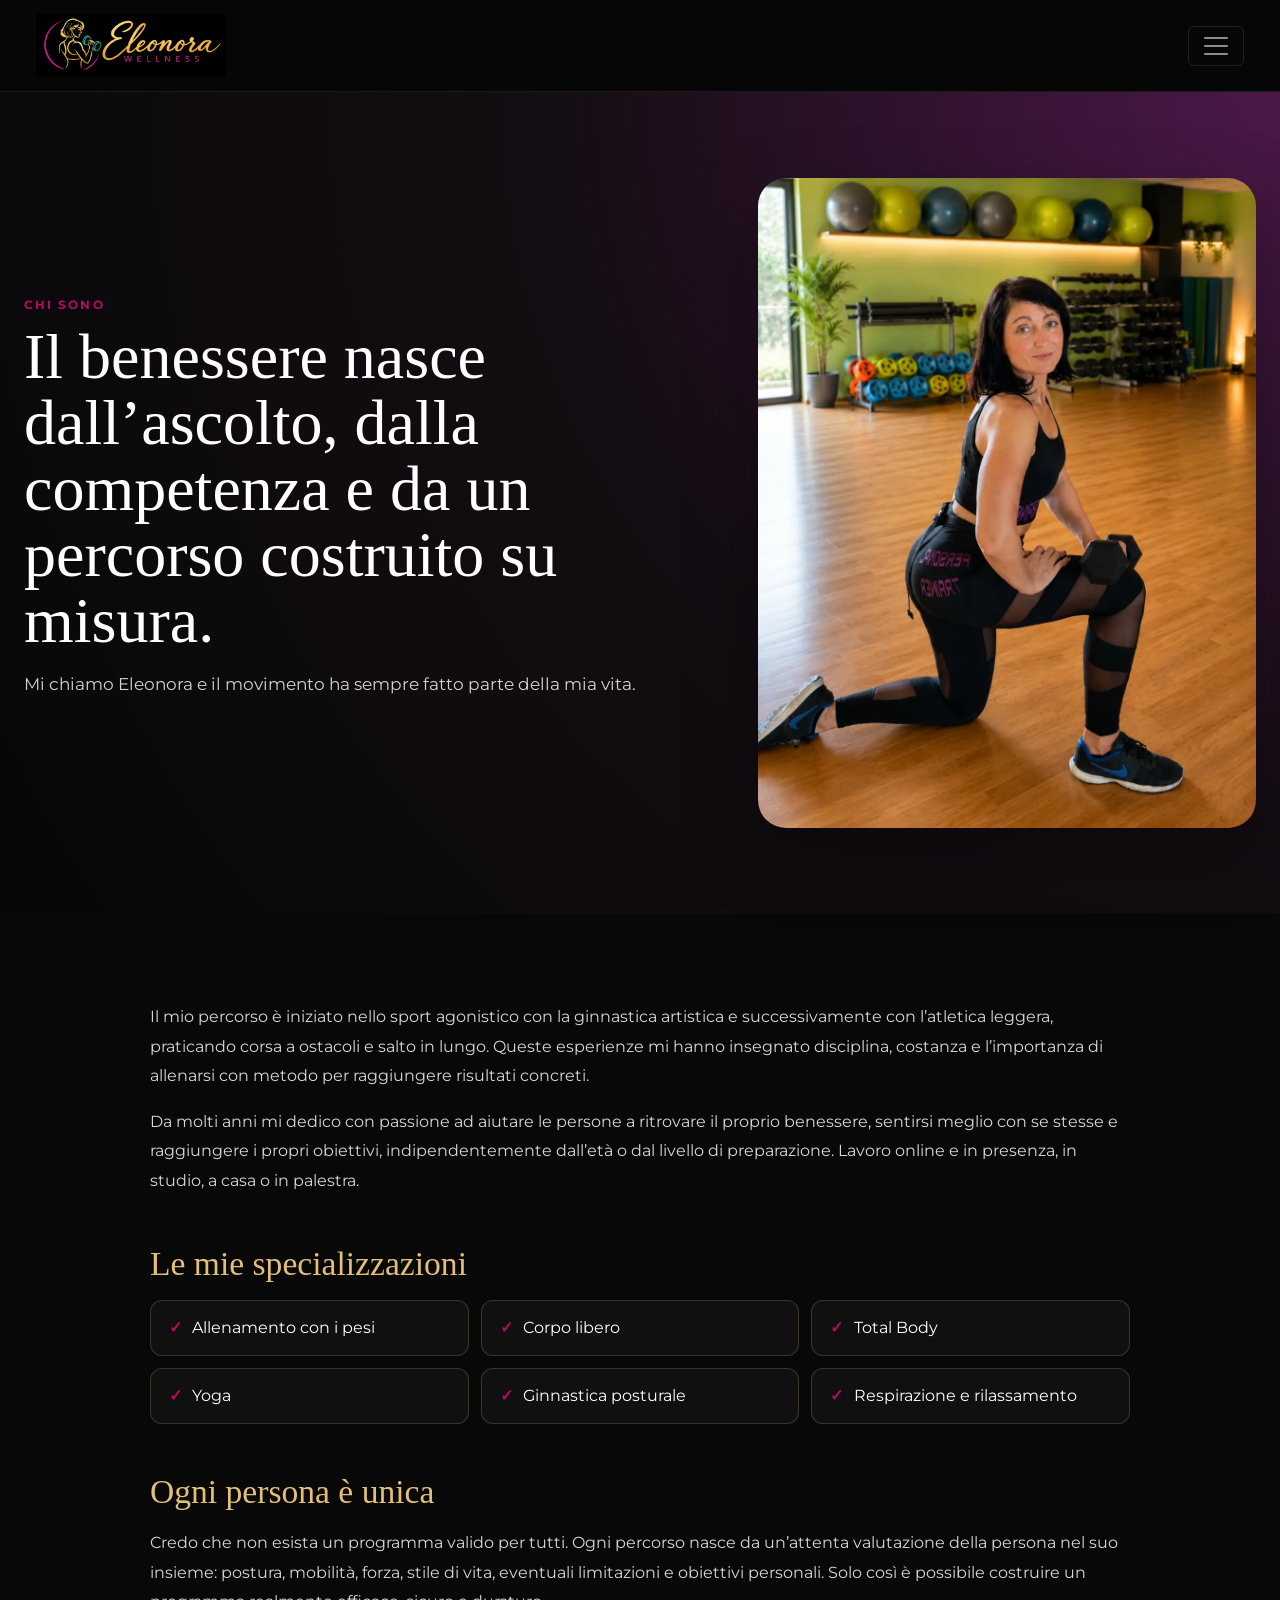
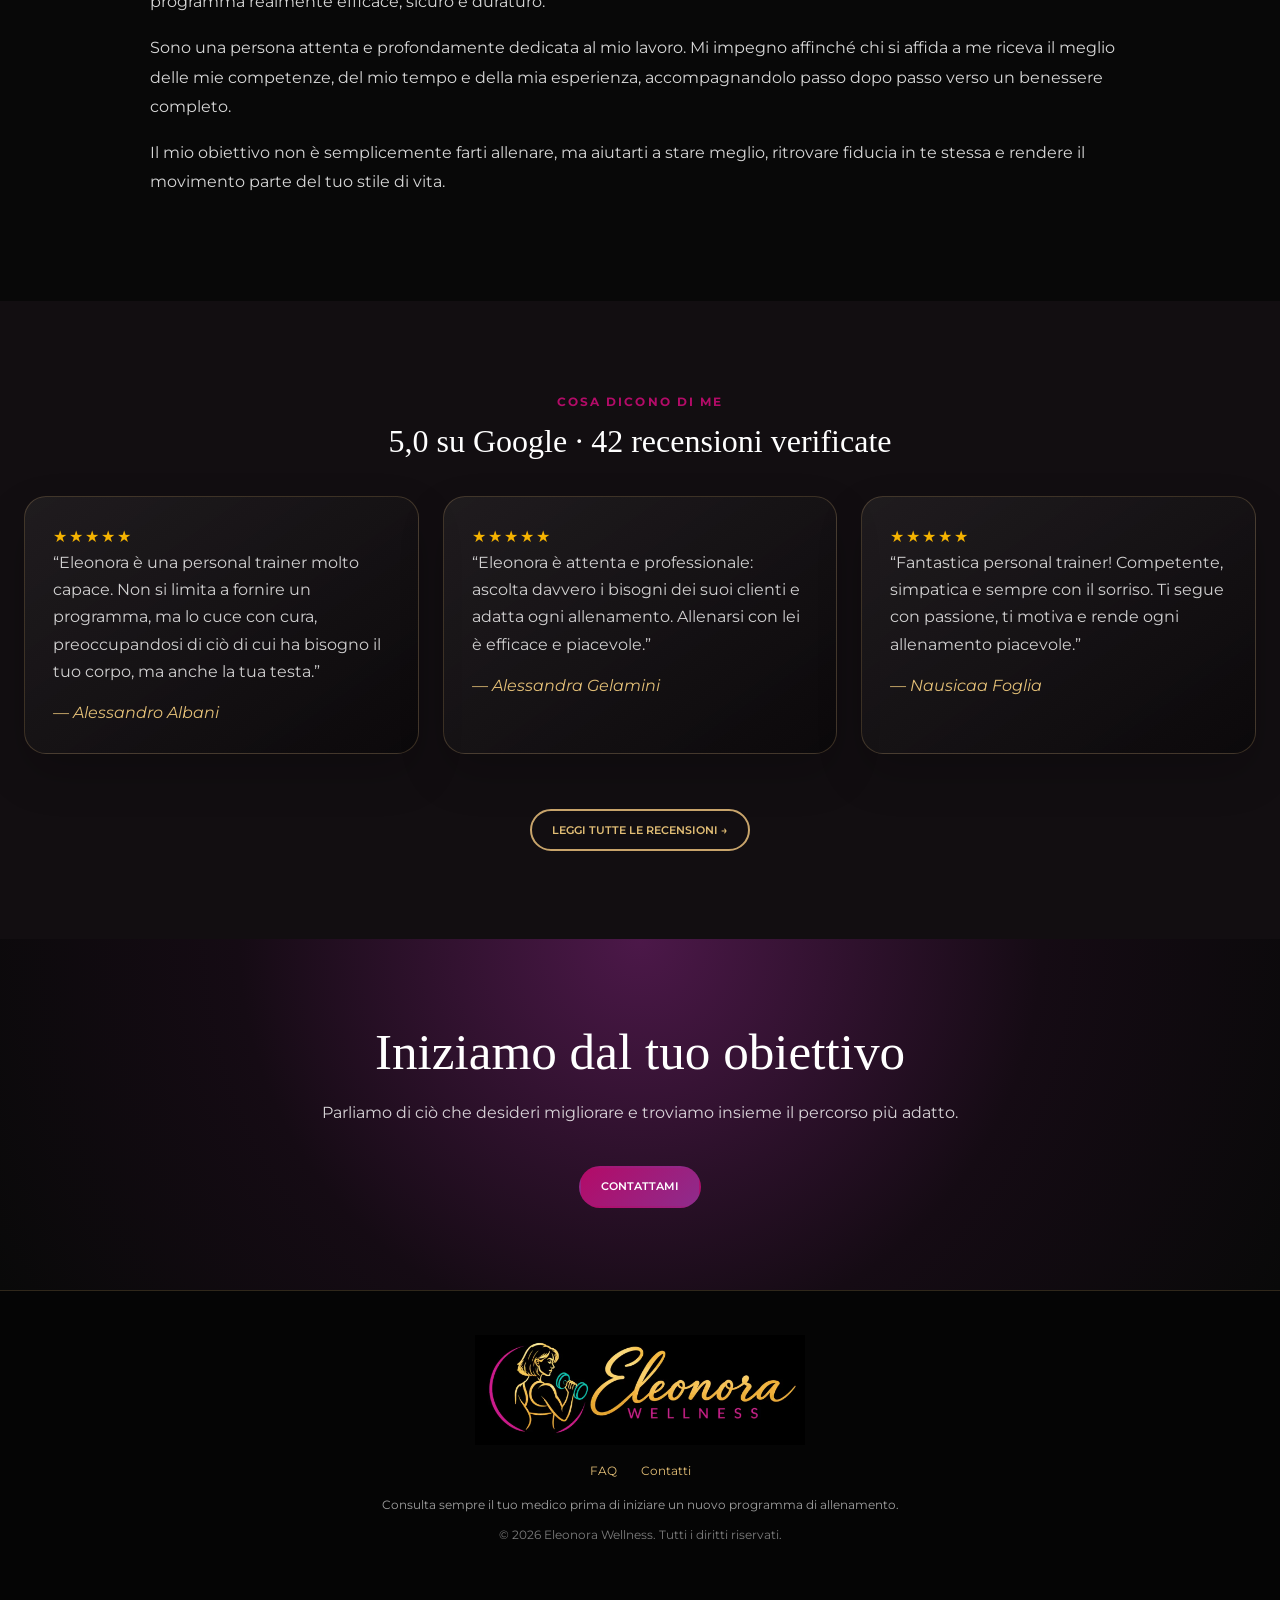
==== EleonoraWellness/chi-sono.html @ 099df035 "Rinnova sito Eleonora Wellness" ====
<!DOCTYPE html><html lang="it"><head><meta charset="UTF-8"><meta name="viewport" content="width=device-width,initial-scale=1"><title>Chi sono | Eleonora Wellness</title><meta name="description" content="Conosci Eleonora, Personal Trainer e Wellness Coach: esperienza, metodo e percorsi personalizzati online e in presenza."><link rel="canonical" href="https://www.eleonorawellness.it/chi-sono.html"><script>(function(w,d,s,l,i){w[l]=w[l]||[];w[l].push({'gtm.start':new Date().getTime(),event:'gtm.js'});var f=d.getElementsByTagName(s)[0],j=d.createElement(s),dl=l!='dataLayer'?'&l='+l:'';j.async=true;j.src='https://www.googletagmanager.com/gtm.js?id='+i+dl;f.parentNode.insertBefore(j,f);})(window,document,'script','dataLayer','GTM-T9KH394H');</script><link href="https://cdn.jsdelivr.net/npm/bootstrap@5.3.7/dist/css/bootstrap.min.css" rel="stylesheet"><link href="https://fonts.googleapis.com/css2?family=Allura&family=Montserrat:wght@300;400;500;600;700&display=swap" rel="stylesheet"><link rel="stylesheet" href="assets/css/style.css"></head><body data-page="chi-sono"><noscript><iframe src="https://www.googletagmanager.com/ns.html?id=GTM-T9KH394H" height="0" width="0" style="display:none;visibility:hidden"></iframe></noscript><div data-site-header></div><main class="inner-page page-with-header">
<section class="inner-hero"><div class="section-container inner-hero-grid"><div><span class="eyebrow">Chi sono</span><h1>Il benessere nasce dall’ascolto, dalla competenza e da un percorso costruito su misura.</h1><p class="lead-copy">Mi chiamo Eleonora e il movimento ha sempre fatto parte della mia vita.</p></div><img src="assets/images/chi-sono-eleonora.webp" alt="Eleonora, Personal Trainer e Wellness Coach" width="1050" height="1400"></div></section>
<section class="content-section"><div class="section-container story-copy"><p>Il mio percorso è iniziato nello sport agonistico con la ginnastica artistica e successivamente con l’atletica leggera, praticando corsa a ostacoli e salto in lungo. Queste esperienze mi hanno insegnato disciplina, costanza e l’importanza di allenarsi con metodo per raggiungere risultati concreti.</p><p>Da molti anni mi dedico con passione ad aiutare le persone a ritrovare il proprio benessere, sentirsi meglio con se stesse e raggiungere i propri obiettivi, indipendentemente dall’età o dal livello di preparazione. Lavoro online e in presenza, in studio, a casa o in palestra.</p><h2>Le mie specializzazioni</h2><ul class="specialty-grid"><li>Allenamento con i pesi</li><li>Corpo libero</li><li>Total Body</li><li>Yoga</li><li>Ginnastica posturale</li><li>Respirazione e rilassamento</li></ul><h2>Ogni persona è unica</h2><p>Credo che non esista un programma valido per tutti. Ogni percorso nasce da un’attenta valutazione della persona nel suo insieme: postura, mobilità, forza, stile di vita, eventuali limitazioni e obiettivi personali. Solo così è possibile costruire un programma realmente efficace, sicuro e duraturo.</p><p>Sono una persona attenta e profondamente dedicata al mio lavoro. Mi impegno affinché chi si affida a me riceva il meglio delle mie competenze, del mio tempo e della mia esperienza, accompagnandolo passo dopo passo verso un benessere completo.</p><p class="lead-copy">Il mio obiettivo non è semplicemente farti allenare, ma aiutarti a stare meglio, ritrovare fiducia in te stessa e rendere il movimento parte del tuo stile di vita.</p></div></section>
<section class="reviews-section"><div class="section-container"><div class="text-center"><span class="eyebrow">Cosa dicono di me</span><h2>5,0 su Google · 42 recensioni verificate</h2></div><div class="testimonial-grid"><blockquote><div class="stars">★★★★★</div><p>“Eleonora è una personal trainer molto capace. Non si limita a fornire un programma, ma lo cuce con cura, preoccupandosi di ciò di cui ha bisogno il tuo corpo, ma anche la tua testa.”</p><cite>— Alessandro Albani</cite></blockquote><blockquote><div class="stars">★★★★★</div><p>“Eleonora è attenta e professionale: ascolta davvero i bisogni dei suoi clienti e adatta ogni allenamento. Allenarsi con lei è efficace e piacevole.”</p><cite>— Alessandra Gelamini</cite></blockquote><blockquote><div class="stars">★★★★★</div><p>“Fantastica personal trainer! Competente, simpatica e sempre con il sorriso. Ti segue con passione, ti motiva e rende ogni allenamento piacevole.”</p><cite>— Nausicaa Foglia</cite></blockquote></div><div class="text-center"><a class="btn btn-card-outline" target="_blank" rel="noopener" href="https://maps.app.goo.gl/sXKbxazbgANV4qG49">Leggi tutte le recensioni →</a></div></div></section>
<section class="contact-cta"><div class="section-container text-center"><h2>Iniziamo dal tuo obiettivo</h2><p>Parliamo di ciò che desideri migliorare e troviamo insieme il percorso più adatto.</p><a class="btn btn-section" href="contatti.html">Contattami</a></div></section></main><div data-site-footer></div><script src="https://cdn.jsdelivr.net/npm/bootstrap@5.3.7/dist/js/bootstrap.bundle.min.js"></script><script src="assets/js/components.js"></script><script src="assets/js/main.js"></script></body></html>
---- EleonoraWellness/assets/css/style.css ----
/* ELEONORA WELLNESS */
:root{--purple:#8e2c8c;--purple-dark:#651f64;--magenta:#b30b68;--gold:#c8a46b;--gold-light:#e2be76;--cream:#f6f0ea;--white:#fff;--black:#080808;--ink:#252025;--font-signature:"Allura",cursive;--font-main:"Montserrat",sans-serif;--header-height:76px}
*{box-sizing:border-box}html{scroll-behavior:smooth}body{margin:0;overflow-x:hidden;font-family:var(--font-main);color:var(--white);background:var(--black)}img{display:block;max-width:100%;height:auto}a{text-decoration:none}.page-shell,.section-container{width:min(100% - 48px,1480px);margin-inline:auto}
.site-header{position:absolute;z-index:30;inset:0 0 auto}.navbar{min-height:var(--header-height);padding:0;background:rgba(7,7,7,.76);border-bottom:1px solid rgba(255,255,255,.08);backdrop-filter:blur(10px)}.text-logo{display:flex;flex-direction:column;align-items:flex-start;padding:0;margin-right:1.7rem}.logo-name{font-family:var(--font-signature);color:var(--gold-light);font-size:2.8rem;line-height:.78}.logo-wellness{margin-left:1rem;color:var(--magenta);font-size:.68rem;font-weight:600;letter-spacing:.55em;text-transform:uppercase}.navbar-nav{gap:1.1rem}.nav-link{position:relative;padding:1.8rem .12rem 1.55rem!important;color:rgba(255,255,255,.92);font-size:.70rem;font-weight:500;text-transform:uppercase;white-space:nowrap}.nav-link:hover,.nav-link.active{color:var(--white)}.nav-link::after{content:"";position:absolute;right:0;bottom:1.15rem;left:0;height:2px;background:var(--magenta);transform:scaleX(0);transition:.25s ease}.nav-link:hover::after,.nav-link.active::after{transform:scaleX(1)}.coming-soon-badge{display:inline-flex;margin-left:.3rem;padding:.16rem .4rem;border:1px solid var(--gold);border-radius:999px;color:var(--gold-light);font-size:.46rem;line-height:1}.btn-book-navbar{margin-left:1.5rem;padding:.78rem 1.5rem;border-radius:999px;color:var(--white);background:linear-gradient(135deg,var(--magenta),var(--purple));font-size:.76rem;font-weight:600;text-transform:uppercase}.btn-book-navbar:hover{color:var(--white);transform:translateY(-2px)}
.hero-section{position:relative;min-height:clamp(500px,58vh,630px);overflow:hidden;background:#030303;isolation:isolate}.hero-shade{position:absolute;z-index:1;inset:0;background:linear-gradient(90deg,rgba(0,0,0,.96) 0%,rgba(0,0,0,.86) 28%,rgba(0,0,0,.38) 54%,rgba(0,0,0,.10) 100%)}.hero-shell{position:relative;z-index:2;display:grid;min-height:clamp(500px,58vh,630px);grid-template-columns:minmax(0,1fr) minmax(460px,1.05fr);align-items:end;padding-top:calc(var(--header-height) + 8px)}.hero-copy{z-index:3;align-self:center;padding:1rem 0 .8rem}.hero-heading{margin:0;font-family:Georgia,"Times New Roman",serif;color:var(--white);font-size:clamp(2.55rem,3.65vw,4rem);font-weight:400;line-height:.94;letter-spacing:-.035em}.hero-heading>span{display:block}.hero-dot{color:var(--magenta)}.hero-divider{display:flex;max-width:405px;align-items:center;gap:1rem;margin:.75rem 0 .65rem}.hero-divider>span:not(.lotus-symbol){height:1px;flex:1;background:var(--gold)}.lotus-symbol{color:var(--magenta);font-size:1.4rem}.hero-description{max-width:560px;margin-bottom:.8rem;color:rgba(255,255,255,.93);font-size:.92rem;line-height:1.45}.hero-buttons{display:flex;flex-wrap:wrap;gap:.7rem;margin-bottom:.9rem}.btn-hero-primary,.btn-hero-secondary,.btn-section,.btn-whatsapp,.btn-card-outline{display:inline-flex;min-height:42px;align-items:center;justify-content:center;padding:.62rem 1.25rem;border:2px solid transparent;border-radius:999px;font-size:.70rem;font-weight:600;text-transform:uppercase;transition:.25s ease}.btn-hero-primary{border-color:var(--magenta);color:var(--white);background:linear-gradient(135deg,var(--magenta),var(--purple))}.btn-hero-primary:hover{color:var(--white);transform:translateY(-2px)}.btn-hero-secondary{border-color:var(--gold);color:var(--gold-light);background:rgba(0,0,0,.18)}.btn-hero-secondary:hover{color:var(--black);background:var(--gold-light);transform:translateY(-2px)}.hero-features{display:grid;max-width:760px;grid-template-columns:repeat(3,1fr)}.hero-feature{display:flex;gap:.6rem;padding:0 .8rem;border-right:1px solid rgba(255,255,255,.25)}.hero-feature:first-child{padding-left:0}.hero-feature:last-child{border-right:0}.feature-icon{color:var(--gold);font-size:1.25rem}.lotus-icon,.heart-icon{color:var(--magenta)}.hero-feature strong{display:block;margin-bottom:.08rem;color:var(--gold-light);font-size:.65rem}.hero-feature span{display:block;color:rgba(255,255,255,.84);font-size:.58rem;line-height:1.32}.hero-visual{position:relative;align-self:end;height:100%;min-height:500px}.hero-person{position:absolute;right:-1.5%;bottom:18px;width:min(100%,840px);height:auto;max-height:calc(clamp(500px,58vh,630px) - 15px);object-fit:contain;object-position:top right}
.quick-panels{position:relative;z-index:5;margin-top:-1px;padding:0 0 22px;background:#080808}.quick-grid{display:grid;grid-template-columns:repeat(3,1fr);gap:0;border:1px solid rgba(200,164,107,.28);border-radius:18px;overflow:hidden;background:linear-gradient(145deg,#131013,#080808)}.quick-card{min-height:205px;padding:18px 22px;border-right:1px solid rgba(200,164,107,.22)}.quick-card:last-child{border-right:0}.quick-card-header{display:flex;align-items:center;justify-content:space-between;gap:1rem;margin-bottom:.55rem}.quick-card h2{margin:0;color:var(--gold-light);font-size:.9rem;font-weight:600;text-transform:uppercase}.quick-card-header span{color:var(--magenta);font-size:1.2rem}.quick-kicker{margin-bottom:.25rem;color:var(--magenta)!important;font-size:.66rem!important;font-weight:700;text-transform:uppercase}.quick-card h3{margin:0 0 .35rem;font-family:Georgia,"Times New Roman",serif;font-size:1.3rem}.quick-card p{margin-bottom:.55rem;color:rgba(255,255,255,.82);font-size:.78rem;line-height:1.42}.btn-card-outline{margin-top:.2rem;border-color:var(--gold);color:var(--gold-light);background:transparent}.btn-card-outline:hover{color:var(--black);background:var(--gold-light)}.google-rating{display:flex;align-items:center;gap:11px;margin-bottom:.45rem}.google-g{color:#4285f4;font-size:2.2rem;font-weight:700}.stars{color:#f5b301;letter-spacing:2px}
.section{padding:88px 0}.section-light{color:var(--ink);background:var(--cream)}.eyebrow{display:inline-block;margin-bottom:.65rem;color:var(--magenta);font-size:.72rem;font-weight:700;letter-spacing:.18em;text-transform:uppercase}.section h2,.contact-cta h2{margin:0 0 1rem;font-family:Georgia,"Times New Roman",serif;font-size:clamp(2.3rem,4vw,4rem);font-weight:400}.lead-copy{font-size:1.05rem;line-height:1.7}.about-photo{min-height:520px;border-radius:28px;background-image:linear-gradient(180deg,transparent 60%,rgba(0,0,0,.35)),url("../images/hero-eleonora.webp");background-position:72% center;background-size:cover;box-shadow:0 25px 70px rgba(0,0,0,.25)}.about-points{display:grid;grid-template-columns:repeat(3,1fr);gap:1rem;margin:2rem 0 1rem}.about-points div{padding:1.1rem;border-left:2px solid var(--magenta);background:rgba(142,44,140,.06)}.about-points strong,.about-points span{display:block}.about-points strong{color:var(--purple-dark)}.about-points span{margin-top:.25rem;color:rgba(37,32,37,.7);font-size:.82rem}.btn-section{margin-top:1rem;color:var(--white);background:linear-gradient(135deg,var(--magenta),var(--purple))}.btn-section:hover{color:var(--white);transform:translateY(-2px)}.contact-cta{padding:82px 0;background:radial-gradient(circle at top,#4c1849 0%,#150b14 55%,#090909 100%)}.contact-cta p{max-width:680px;margin:0 auto 1.5rem;color:rgba(255,255,255,.82)}.cta-buttons{display:flex;flex-wrap:wrap;justify-content:center;gap:1rem}.btn-whatsapp{border-color:#25d366;color:#fff;background:#25d366}.btn-whatsapp:hover{color:#fff;transform:translateY(-2px)}.site-footer{padding:44px 0;text-align:center;background:#050505}.footer-inner{display:flex;flex-direction:column;align-items:center}.footer-logo{margin:0 0 1.5rem}.footer-small{color:rgba(255,255,255,.48);font-size:.75rem}
@media(max-width:1199.98px){.navbar-nav{gap:.65rem}.nav-link{font-size:.64rem}.hero-shell{grid-template-columns:minmax(0,1fr) minmax(380px,.85fr)}.hero-person{width:760px;right:-7%}}
@media(max-width:991.98px){:root{--header-height:78px}.page-shell,.section-container{width:min(100% - 30px,720px)}.navbar{background:rgba(8,8,8,.96)}.navbar-collapse{padding-bottom:1.3rem}.navbar-nav{gap:0}.nav-link{padding:.75rem 0!important}.nav-link::after{display:none}.btn-book-navbar{width:100%;margin:.75rem 0 0}.hero-section{min-height:auto}.hero-shell{min-height:930px;grid-template-columns:1fr;align-items:start;padding-top:calc(var(--header-height) + 24px)}.hero-copy{z-index:3;padding-top:2rem}.hero-visual{position:absolute;inset:0;min-height:930px}.hero-person{right:-12%;bottom:0;width:920px;max-height:900px;opacity:.92}.hero-shade{background:linear-gradient(90deg,rgba(0,0,0,.94) 0%,rgba(0,0,0,.78) 57%,rgba(0,0,0,.28) 100%)}.quick-grid{grid-template-columns:1fr}.quick-card{border-right:0;border-bottom:1px solid rgba(200,164,107,.22)}.quick-card:last-child{border-bottom:0}}
@media(max-width:767.98px){.hero-shell{min-height:1030px}.hero-copy{padding-top:390px;text-align:center}.hero-divider,.hero-description{margin-right:auto;margin-left:auto}.hero-buttons{justify-content:center}.hero-features{grid-template-columns:1fr;gap:1rem;text-align:left}.hero-feature{padding:0;border-right:0}.hero-visual{min-height:1030px}.hero-person{top:60px;right:-23%;bottom:auto;width:900px;max-height:520px;object-position:top right}.hero-shade{background:linear-gradient(180deg,rgba(0,0,0,.18) 0%,rgba(0,0,0,.18) 36%,rgba(0,0,0,.78) 54%,rgba(0,0,0,.98) 100%)}.about-points{grid-template-columns:1fr}.section{padding:68px 0}}
@media(max-width:575.98px){.page-shell,.section-container{width:min(100% - 24px,540px)}.logo-name{font-size:2.35rem}.hero-heading{font-size:clamp(2.35rem,11.5vw,3.35rem)}.hero-buttons{flex-direction:column}.btn-hero-primary,.btn-hero-secondary{width:100%}.hero-person{right:-40%;width:860px}.quick-card{padding:24px}.about-photo{min-height:420px}.cta-buttons{flex-direction:column}.cta-buttons .btn{width:100%}}
/* pagine interne */
.coming-page,.inner-page{min-height:100vh;color:var(--white);background:radial-gradient(circle at top right,#4c1849 0%,#140d13 45%,#070707 100%)}.coming-page{display:grid;place-items:center;padding:40px 20px}.coming-box{max-width:760px;padding:48px;text-align:center;border:1px solid rgba(200,164,107,.35);border-radius:28px;background:rgba(0,0,0,.45)}.coming-logo{display:inline-flex;margin:0 auto 2rem}.coming-box h1,.inner-page h1{margin:0 0 1rem;font-family:Georgia,"Times New Roman",serif;font-size:clamp(2.8rem,6vw,5rem);font-weight:400}.coming-box p,.inner-page p{color:rgba(255,255,255,.82);line-height:1.7}.event-info-box{max-width:760px;margin-top:2rem;padding:32px;border:1px solid rgba(200,164,107,.35);border-radius:24px;background:rgba(0,0,0,.35)}.contact-form{display:grid;max-width:760px;gap:1rem;margin-top:2rem}.contact-form label{display:grid;gap:.45rem;color:var(--gold-light);font-size:.85rem;font-weight:600}.contact-form input,.contact-form textarea{width:100%;padding:.9rem 1rem;border:1px solid rgba(200,164,107,.35);border-radius:14px;color:var(--white);background:rgba(255,255,255,.06);outline:none}.contact-form input:focus,.contact-form textarea:focus{border-color:var(--magenta)}

/* Home refinements: fixed navigation, complete logo, event poster and reviews */
.site-header{position:fixed;background:#070707}.navbar{background:rgba(7,7,7,.94);backdrop-filter:blur(12px)}
.brand-logo{display:flex;width:225px;height:76px;align-items:center;justify-content:flex-start;margin-right:1.25rem;padding:0;overflow:visible}
.brand-logo img{width:225px;height:76px;max-width:100%;object-fit:contain;object-position:left center;transform:none}
.hero-person{right:-4%;bottom:-35px;width:960px;max-width:none;max-height:610px}
.event-quick-card{display:grid;grid-template-columns:100px minmax(0,1fr);gap:16px}
.event-poster-link{align-self:stretch;min-height:168px;overflow:hidden;border:1px solid rgba(200,164,107,.45);border-radius:12px}
.event-poster-thumb{width:100%;height:100%;object-fit:cover;object-position:top center;transition:transform .25s ease}
.event-poster-link:hover .event-poster-thumb{transform:scale(1.04)}
.event-card-copy{min-width:0}.review-actions{display:flex;align-items:center;flex-wrap:wrap;gap:.65rem}
.review-write-link{color:var(--gold-light);font-size:.68rem;font-weight:600;text-decoration:underline;text-underline-offset:3px}.review-write-link:hover{color:var(--white)}
@media(max-width:1399.98px){.brand-logo{width:185px}.brand-logo img{width:185px;height:72px}.hero-person{right:-7%;bottom:-28px;width:880px}}
@media(max-width:1199.98px){.brand-logo{width:145px}.brand-logo img{width:145px;height:68px}.hero-person{right:-10%;bottom:-22px;width:820px}.event-quick-card{grid-template-columns:82px minmax(0,1fr);gap:12px}}
@media(max-width:991.98px){.brand-logo{width:180px}.brand-logo img{width:180px;height:72px}.hero-person{right:-10%;bottom:-20px;width:860px}.event-quick-card{grid-template-columns:120px minmax(0,1fr)}}
@media(max-width:575.98px){.brand-logo{width:145px}.brand-logo img{width:145px;height:64px}.hero-person{right:-36%;bottom:auto;width:820px}.event-quick-card{grid-template-columns:88px minmax(0,1fr);gap:12px}.event-poster-link{min-height:150px}.review-actions{align-items:flex-start;flex-direction:column}}

/* Shared premium navigation */
.site-header{top:0;right:0;left:0;transition:.3s ease}.navbar{min-height:92px;transition:min-height .3s ease,background .3s ease}.site-header.is-scrolled .navbar{min-height:72px;background:rgba(5,5,5,.88);box-shadow:0 10px 30px rgba(0,0,0,.25)}
.brand-logo{width:250px;height:88px;flex:0 0 auto}.brand-logo img{width:250px;height:84px}.navbar-nav{gap:.72rem}.nav-link{font-size:.61rem}.instagram-link{display:grid;width:38px;height:38px;place-items:center;margin-left:1rem;color:var(--gold-light)}.instagram-link svg{width:22px;fill:none;stroke:currentColor;stroke-width:1.8}.instagram-link:hover{color:var(--magenta)}
.page-with-header{padding-top:92px}.inner-page,.contact-page,.event-detail{color:var(--white);background:#080808}.inner-page h1,.contact-page h1,.event-detail h1{font-family:Georgia,"Times New Roman",serif;font-weight:400}.inner-page h2,.contact-page h2,.event-detail h2{font-family:Georgia,"Times New Roman",serif}
:focus-visible{outline:3px solid var(--gold-light);outline-offset:4px;border-radius:6px}

/* Home */
.quick-about{display:grid;grid-template-columns:108px 1fr;gap:16px}.quick-about>img{width:108px;height:168px;object-fit:cover;object-position:center;border-radius:12px}.google-rating small{display:block;color:rgba(255,255,255,.62);font-size:.62rem}.community-mini{margin-top:.65rem!important}.community-link,.community-final a{color:var(--gold-light);font-size:.7rem;font-weight:700;text-decoration:underline;text-underline-offset:3px}.event-coming{grid-column:1/-1}.about-image{width:100%;max-height:560px;object-fit:cover;border-radius:28px;box-shadow:0 25px 70px rgba(0,0,0,.22)}

/* Footer */
.site-footer{border-top:1px solid rgba(200,164,107,.22)}.footer-logo-image{display:block;width:330px;margin-bottom:1.1rem}.footer-links{display:flex;gap:1.5rem;margin-bottom:1rem}.footer-links a{color:var(--gold-light);font-size:.78rem}.medical-note{max-width:680px;margin-bottom:.7rem;color:rgba(255,255,255,.62);font-size:.72rem}

/* Shared inner content */
.inner-hero,.events-hero,.contact-hero,.event-detail-hero{padding:86px 0;background:radial-gradient(circle at top right,#4c1849 0%,#140d13 48%,#070707 100%)}.inner-hero-grid,.event-detail-grid{display:grid;grid-template-columns:1.15fr .85fr;align-items:center;gap:60px}.inner-hero h1,.events-hero h1,.contact-hero h1,.event-detail-hero h1{font-size:clamp(2.8rem,5vw,5.2rem);line-height:1.03}.inner-hero img{width:100%;max-height:650px;object-fit:cover;object-position:center 35%;border-radius:28px;box-shadow:0 25px 70px rgba(0,0,0,.35)}.content-section,.reviews-section,.gallery-section,.contact-content{padding:88px 0}.story-copy{max-width:980px}.story-copy p{font-size:1rem;line-height:1.85;color:rgba(255,255,255,.84)}.story-copy h2{margin:3rem 0 1rem;color:var(--gold-light);font-size:2.1rem}.specialty-grid,.check-grid{display:grid;grid-template-columns:repeat(3,1fr);gap:12px;padding:0;list-style:none}.specialty-grid li,.check-grid li{padding:15px 18px;border:1px solid rgba(200,164,107,.25);border-radius:12px;background:rgba(255,255,255,.035)}.specialty-grid li::before,.check-grid li::before,.benefit-list li::before{content:"✓";margin-right:.65rem;color:var(--magenta);font-weight:700}.reviews-section,.alternate{background:#120e11}.testimonial-grid{display:grid;grid-template-columns:repeat(3,1fr);gap:24px;margin:36px 0}.testimonial-grid blockquote,.info-card,.form-card,.event-list-card{padding:28px;border:1px solid rgba(200,164,107,.25);border-radius:22px;background:linear-gradient(145deg,rgba(255,255,255,.06),rgba(0,0,0,.35));box-shadow:0 20px 45px rgba(0,0,0,.18)}.testimonial-grid p{color:rgba(255,255,255,.8);line-height:1.7}.testimonial-grid cite{color:var(--gold-light)}

/* Events */
.events-grid{display:grid;grid-template-columns:repeat(3,1fr);gap:26px;margin-top:28px}.event-list-card{padding:0;overflow:hidden}.event-list-image img{width:100%;height:340px;object-fit:cover;object-position:top}.event-list-copy{padding:24px}.event-list-copy h3{font-family:Georgia,"Times New Roman",serif;font-size:1.65rem}.event-status,.coming-soon-large{display:inline-flex;padding:.38rem .75rem;border:1px solid var(--gold);border-radius:999px;color:var(--gold-light);font-size:.67rem;font-weight:700;text-transform:uppercase}.event-price{color:var(--gold-light)!important;font-weight:700}.past-title{margin-top:80px}.empty-events{grid-column:1/-1;padding:44px;border:1px dashed rgba(200,164,107,.4);border-radius:22px;text-align:center}.community-cta{padding:78px 0;background:radial-gradient(circle at top,#4c1849,#090909 70%)}
.event-detail-grid{grid-template-columns:1fr 380px}.event-detail-grid>img{width:100%;max-height:630px;object-fit:cover;object-position:top;border-radius:25px;box-shadow:0 25px 70px rgba(0,0,0,.35)}.event-facts{padding:32px 0;border-top:1px solid rgba(200,164,107,.25);border-bottom:1px solid rgba(200,164,107,.25);background:#100d0f}.facts-grid{display:grid;grid-template-columns:repeat(4,1fr)}.facts-grid div{padding:12px 24px;border-right:1px solid rgba(200,164,107,.25)}.facts-grid div:last-child{border:0}.facts-grid strong,.facts-grid span{display:block}.facts-grid strong{color:var(--gold-light)}.facts-grid span{margin-top:.4rem;color:rgba(255,255,255,.75)}.section-heading{margin-bottom:38px}.program-list{max-width:980px}.program-list article{display:grid;grid-template-columns:100px 1fr;gap:28px;padding:26px 0;border-bottom:1px solid rgba(200,164,107,.2)}.program-list time{color:var(--magenta);font-family:Georgia,"Times New Roman",serif;font-size:2rem}.program-list h3{color:var(--gold-light)}.program-list p,.split-sections p{color:rgba(255,255,255,.78);line-height:1.75}.split-sections{display:grid;grid-template-columns:1fr 1fr;gap:60px}.check-grid{grid-template-columns:1fr 1fr}.event-gallery{display:grid;grid-template-columns:repeat(3,1fr);gap:20px}.event-gallery img{width:100%;height:460px;object-fit:cover;border-radius:20px;transition:.25s ease}.event-gallery a:hover img{transform:translateY(-5px);box-shadow:0 20px 45px rgba(0,0,0,.3)}.muted-copy{color:rgba(255,255,255,.58)}.community-final{margin-top:1.5rem!important}

/* Contact conversion page */
.contact-intro{max-width:900px;margin:0 auto;color:rgba(255,255,255,.84);line-height:1.75}.contact-actions{display:flex;align-items:center;justify-content:center;gap:18px;margin-top:30px}.contact-actions>div{display:flex;flex-direction:column;gap:5px}.contact-actions small{color:rgba(255,255,255,.58)}.btn-large{min-height:54px;padding:.85rem 1.7rem}.contact-grid{display:grid;grid-template-columns:minmax(0,65fr) minmax(300px,35fr);gap:32px;align-items:start}.form-card,.info-card{transition:.25s ease}.form-card:hover,.info-card:hover{transform:translateY(-3px);box-shadow:0 24px 55px rgba(0,0,0,.28)}.form-card{padding:40px}.contact-form{max-width:none;margin-top:28px}.contact-form label{display:block;margin-bottom:-.45rem}.contact-form input,.contact-form select,.contact-form textarea{width:100%;padding:1rem;border:1px solid rgba(200,164,107,.38);border-radius:13px;color:#fff;background:#171317}.contact-form select option{color:#111;background:#fff}.contact-form input:focus,.contact-form select:focus,.contact-form textarea:focus{border-color:var(--gold-light);box-shadow:0 0 0 3px rgba(226,190,118,.17);outline:0}.submit-button{width:100%;min-height:56px;font-size:.8rem}.privacy-note{margin:0;text-align:center;color:rgba(255,255,255,.55)!important;font-size:.72rem}.contact-sidebar{display:grid;gap:22px}.benefit-list{display:grid;gap:14px;margin:22px 0 0;padding:0;list-style:none}.review-card{text-align:center}

@media(max-width:1399.98px){.brand-logo,.brand-logo img{width:190px}.navbar-nav{gap:.45rem}.nav-link{font-size:.55rem}.btn-book-navbar{margin-left:.7rem;padding:.68rem 1rem}.instagram-link{margin-left:.5rem}}
@media(max-width:1199.98px){.brand-logo{width:210px}.brand-logo img{width:210px}.navbar-collapse{padding-bottom:1.3rem}.navbar-nav{align-items:flex-start!important}.nav-link{padding:.7rem 0!important;font-size:.72rem}.instagram-link{margin:8px 0}.btn-book-navbar{margin:5px 0 0}.quick-about{grid-template-columns:120px 1fr}}
@media(max-width:991.98px){.inner-hero-grid,.event-detail-grid,.contact-grid,.split-sections{grid-template-columns:1fr}.inner-hero img,.event-detail-grid>img{max-height:560px}.events-grid,.testimonial-grid{grid-template-columns:repeat(2,1fr)}.facts-grid{grid-template-columns:1fr 1fr}.facts-grid div:nth-child(2){border-right:0}.specialty-grid{grid-template-columns:repeat(2,1fr)}.event-gallery{grid-template-columns:1fr 1fr}.event-gallery a:last-child{grid-column:1/-1}.contact-sidebar{grid-template-columns:1fr 1fr}.contact-sidebar .info-card:last-child{grid-column:1/-1}}
@media(max-width:767.98px){.page-with-header{padding-top:78px}.inner-hero,.events-hero,.contact-hero,.event-detail-hero,.content-section,.reviews-section,.gallery-section,.contact-content{padding:60px 0}.events-grid,.testimonial-grid,.contact-sidebar{grid-template-columns:1fr}.contact-sidebar .info-card:last-child{grid-column:auto}.contact-actions{flex-direction:column}.contact-actions>*{width:100%}.contact-actions .btn{width:100%}.facts-grid{grid-template-columns:1fr}.facts-grid div{border-right:0;border-bottom:1px solid rgba(200,164,107,.2)}.program-list article{grid-template-columns:1fr;gap:8px}.event-gallery{grid-template-columns:1fr}.event-gallery a:last-child{grid-column:auto}.event-gallery img{height:420px}.check-grid{grid-template-columns:1fr}.form-card{padding:26px}.quick-about{grid-template-columns:90px 1fr}.quick-about>img{width:90px;height:150px}}
@media(max-width:575.98px){.brand-logo{width:175px}.brand-logo img{width:175px;height:70px}.footer-logo-image{width:260px}.specialty-grid{grid-template-columns:1fr}.event-list-image img{height:300px}.inner-hero h1,.events-hero h1,.contact-hero h1,.event-detail-hero h1{font-size:2.65rem}.event-gallery img{height:360px}}
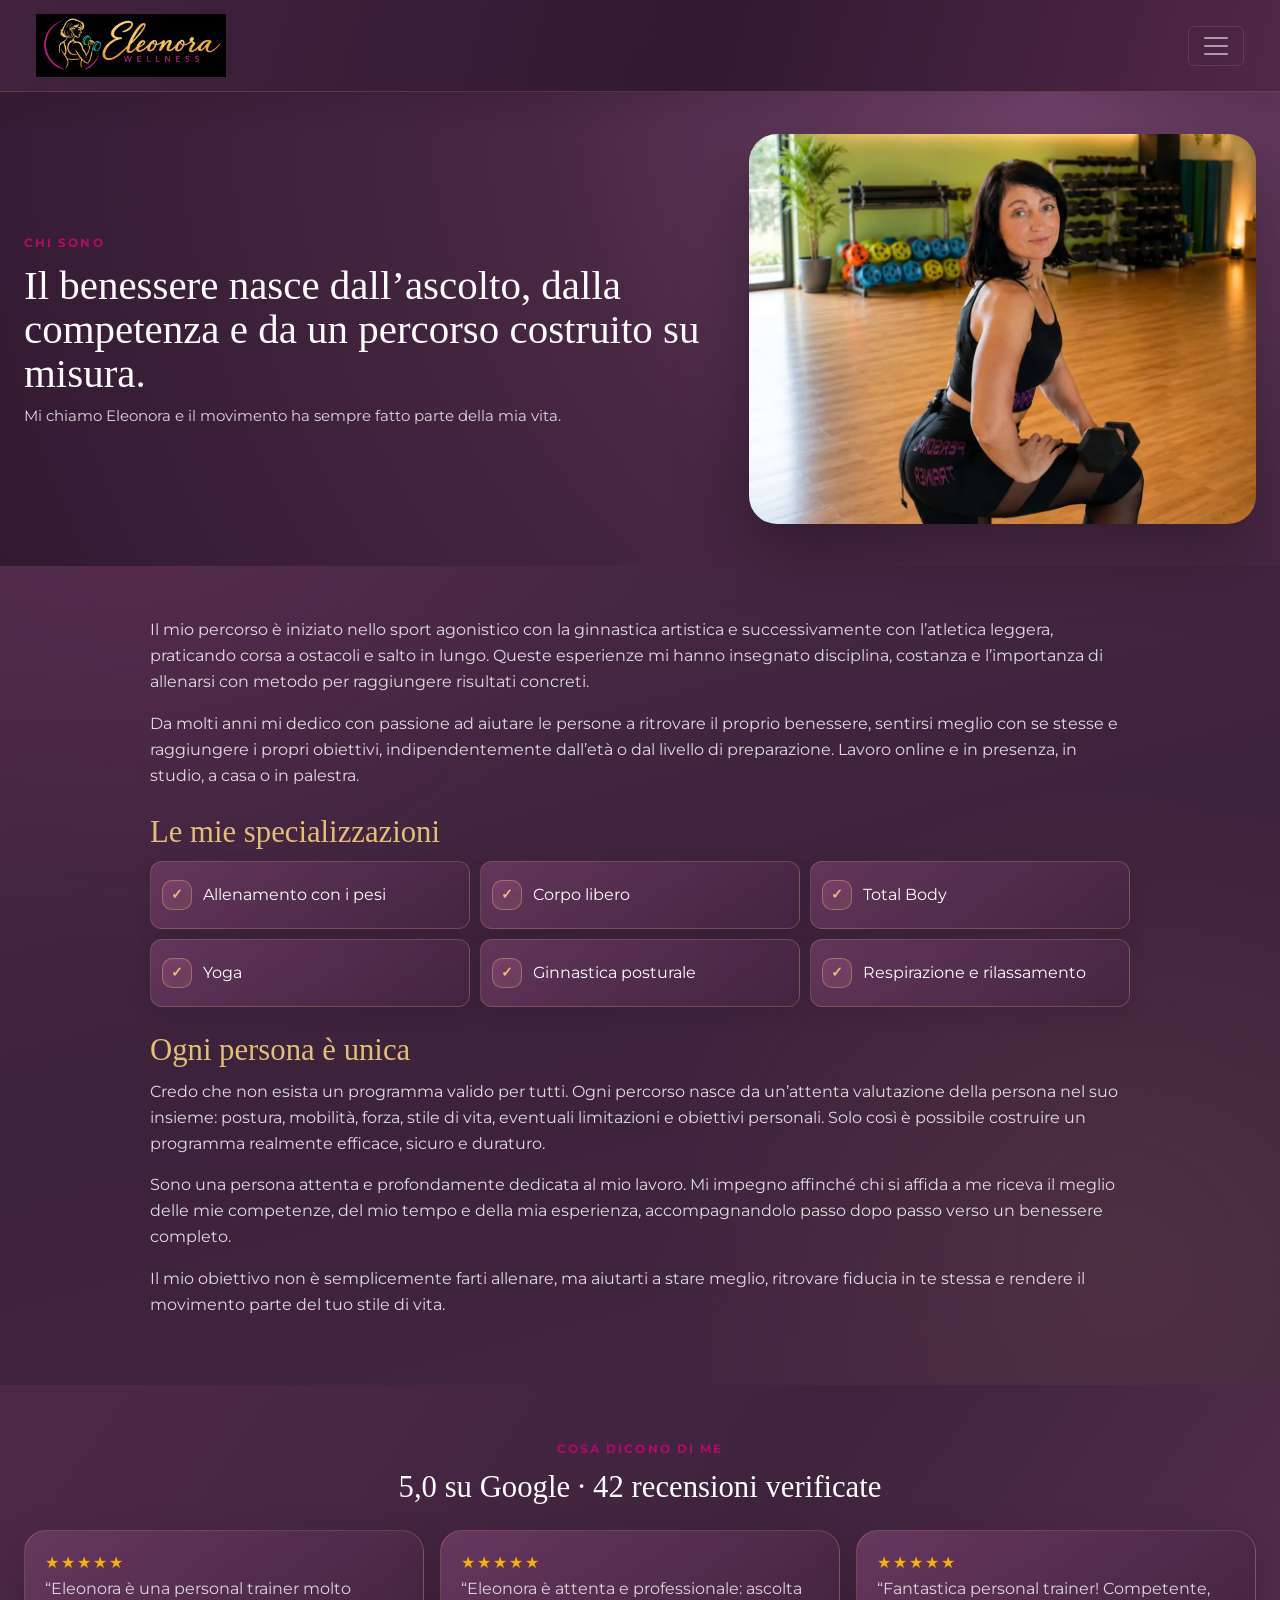
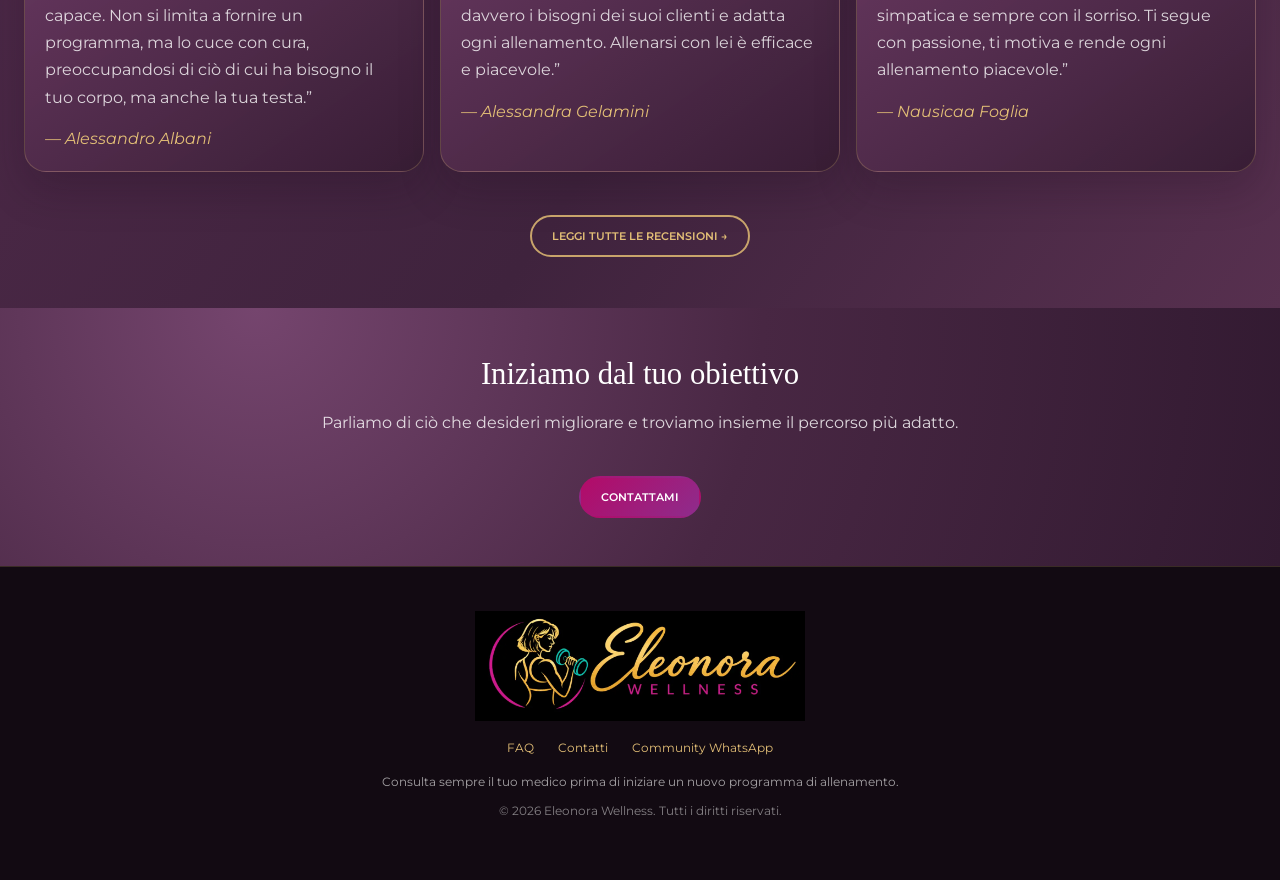
==== commit 9d0f9f13: "Rende più armoniose icone e palette porpora" ====
--- a/EleonoraWellness/chi-sono.html
+++ b/EleonoraWellness/chi-sono.html
@@ -1,5 +1,5 @@
 <!DOCTYPE html><html lang="it"><head><meta charset="UTF-8"><meta name="viewport" content="width=device-width,initial-scale=1"><title>Chi sono | Eleonora Wellness</title><meta name="description" content="Conosci Eleonora, Personal Trainer e Wellness Coach: esperienza, metodo e percorsi personalizzati online e in presenza."><link rel="canonical" href="https://www.eleonorawellness.it/chi-sono.html"><script>(function(w,d,s,l,i){w[l]=w[l]||[];w[l].push({'gtm.start':new Date().getTime(),event:'gtm.js'});var f=d.getElementsByTagName(s)[0],j=d.createElement(s),dl=l!='dataLayer'?'&l='+l:'';j.async=true;j.src='https://www.googletagmanager.com/gtm.js?id='+i+dl;f.parentNode.insertBefore(j,f);})(window,document,'script','dataLayer','GTM-T9KH394H');</script><link href="https://cdn.jsdelivr.net/npm/bootstrap@5.3.7/dist/css/bootstrap.min.css" rel="stylesheet"><link href="https://fonts.googleapis.com/css2?family=Allura&family=Montserrat:wght@300;400;500;600;700&display=swap" rel="stylesheet"><link rel="stylesheet" href="assets/css/style.css"></head><body data-page="chi-sono"><noscript><iframe src="https://www.googletagmanager.com/ns.html?id=GTM-T9KH394H" height="0" width="0" style="display:none;visibility:hidden"></iframe></noscript><div data-site-header></div><main class="inner-page page-with-header">
 <section class="inner-hero"><div class="section-container inner-hero-grid"><div><span class="eyebrow">Chi sono</span><h1>Il benessere nasce dall’ascolto, dalla competenza e da un percorso costruito su misura.</h1><p class="lead-copy">Mi chiamo Eleonora e il movimento ha sempre fatto parte della mia vita.</p></div><img src="assets/images/chi-sono-eleonora.webp" alt="Eleonora, Personal Trainer e Wellness Coach" width="1050" height="1400"></div></section>
-<section class="content-section"><div class="section-container story-copy"><p>Il mio percorso è iniziato nello sport agonistico con la ginnastica artistica e successivamente con l’atletica leggera, praticando corsa a ostacoli e salto in lungo. Queste esperienze mi hanno insegnato disciplina, costanza e l’importanza di allenarsi con metodo per raggiungere risultati concreti.</p><p>Da molti anni mi dedico con passione ad aiutare le persone a ritrovare il proprio benessere, sentirsi meglio con se stesse e raggiungere i propri obiettivi, indipendentemente dall’età o dal livello di preparazione. Lavoro online e in presenza, in studio, a casa o in palestra.</p><h2>Le mie specializzazioni</h2><ul class="specialty-grid"><li>Allenamento con i pesi</li><li>Corpo libero</li><li>Total Body</li><li>Yoga</li><li>Ginnastica posturale</li><li>Respirazione e rilassamento</li></ul><h2>Ogni persona è unica</h2><p>Credo che non esista un programma valido per tutti. Ogni percorso nasce da un’attenta valutazione della persona nel suo insieme: postura, mobilità, forza, stile di vita, eventuali limitazioni e obiettivi personali. Solo così è possibile costruire un programma realmente efficace, sicuro e duraturo.</p><p>Sono una persona attenta e profondamente dedicata al mio lavoro. Mi impegno affinché chi si affida a me riceva il meglio delle mie competenze, del mio tempo e della mia esperienza, accompagnandolo passo dopo passo verso un benessere completo.</p><p class="lead-copy">Il mio obiettivo non è semplicemente farti allenare, ma aiutarti a stare meglio, ritrovare fiducia in te stessa e rendere il movimento parte del tuo stile di vita.</p></div></section>
+<section class="content-section"><div class="section-container story-copy"><p>Il mio percorso è iniziato nello sport agonistico con la ginnastica artistica e successivamente con l’atletica leggera, praticando corsa a ostacoli e salto in lungo. Queste esperienze mi hanno insegnato disciplina, costanza e l’importanza di allenarsi con metodo per raggiungere risultati concreti.</p><p>Da molti anni mi dedico con passione ad aiutare le persone a ritrovare il proprio benessere, sentirsi meglio con se stesse e raggiungere i propri obiettivi, indipendentemente dall’età o dal livello di preparazione. Lavoro online e in presenza, in studio, a casa o in palestra.</p><h2>Le mie specializzazioni</h2><ul class="specialty-grid detail-icon-grid"><li data-icon="weights">Allenamento con i pesi</li><li data-icon="body">Corpo libero</li><li data-icon="movement">Total Body</li><li data-icon="yoga">Yoga</li><li data-icon="posture">Ginnastica posturale</li><li data-icon="breath">Respirazione e rilassamento</li></ul><h2>Ogni persona è unica</h2><p>Credo che non esista un programma valido per tutti. Ogni percorso nasce da un’attenta valutazione della persona nel suo insieme: postura, mobilità, forza, stile di vita, eventuali limitazioni e obiettivi personali. Solo così è possibile costruire un programma realmente efficace, sicuro e duraturo.</p><p>Sono una persona attenta e profondamente dedicata al mio lavoro. Mi impegno affinché chi si affida a me riceva il meglio delle mie competenze, del mio tempo e della mia esperienza, accompagnandolo passo dopo passo verso un benessere completo.</p><p class="lead-copy">Il mio obiettivo non è semplicemente farti allenare, ma aiutarti a stare meglio, ritrovare fiducia in te stessa e rendere il movimento parte del tuo stile di vita.</p></div></section>
 <section class="reviews-section"><div class="section-container"><div class="text-center"><span class="eyebrow">Cosa dicono di me</span><h2>5,0 su Google · 42 recensioni verificate</h2></div><div class="testimonial-grid"><blockquote><div class="stars">★★★★★</div><p>“Eleonora è una personal trainer molto capace. Non si limita a fornire un programma, ma lo cuce con cura, preoccupandosi di ciò di cui ha bisogno il tuo corpo, ma anche la tua testa.”</p><cite>— Alessandro Albani</cite></blockquote><blockquote><div class="stars">★★★★★</div><p>“Eleonora è attenta e professionale: ascolta davvero i bisogni dei suoi clienti e adatta ogni allenamento. Allenarsi con lei è efficace e piacevole.”</p><cite>— Alessandra Gelamini</cite></blockquote><blockquote><div class="stars">★★★★★</div><p>“Fantastica personal trainer! Competente, simpatica e sempre con il sorriso. Ti segue con passione, ti motiva e rende ogni allenamento piacevole.”</p><cite>— Nausicaa Foglia</cite></blockquote></div><div class="text-center"><a class="btn btn-card-outline" target="_blank" rel="noopener" href="https://maps.app.goo.gl/sXKbxazbgANV4qG49">Leggi tutte le recensioni →</a></div></div></section>
 <section class="contact-cta"><div class="section-container text-center"><h2>Iniziamo dal tuo obiettivo</h2><p>Parliamo di ciò che desideri migliorare e troviamo insieme il percorso più adatto.</p><a class="btn btn-section" href="contatti.html">Contattami</a></div></section></main><div data-site-footer></div><script src="https://cdn.jsdelivr.net/npm/bootstrap@5.3.7/dist/js/bootstrap.bundle.min.js"></script><script src="assets/js/components.js"></script><script src="assets/js/main.js"></script></body></html>
--- a/EleonoraWellness/assets/css/style.css
+++ b/EleonoraWellness/assets/css/style.css
@@ -55,3 +55,322 @@
 @media(max-width:991.98px){.inner-hero-grid,.event-detail-grid,.contact-grid,.split-sections{grid-template-columns:1fr}.inner-hero img,.event-detail-grid>img{max-height:560px}.events-grid,.testimonial-grid{grid-template-columns:repeat(2,1fr)}.facts-grid{grid-template-columns:1fr 1fr}.facts-grid div:nth-child(2){border-right:0}.specialty-grid{grid-template-columns:repeat(2,1fr)}.event-gallery{grid-template-columns:1fr 1fr}.event-gallery a:last-child{grid-column:1/-1}.contact-sidebar{grid-template-columns:1fr 1fr}.contact-sidebar .info-card:last-child{grid-column:1/-1}}
 @media(max-width:767.98px){.page-with-header{padding-top:78px}.inner-hero,.events-hero,.contact-hero,.event-detail-hero,.content-section,.reviews-section,.gallery-section,.contact-content{padding:60px 0}.events-grid,.testimonial-grid,.contact-sidebar{grid-template-columns:1fr}.contact-sidebar .info-card:last-child{grid-column:auto}.contact-actions{flex-direction:column}.contact-actions>*{width:100%}.contact-actions .btn{width:100%}.facts-grid{grid-template-columns:1fr}.facts-grid div{border-right:0;border-bottom:1px solid rgba(200,164,107,.2)}.program-list article{grid-template-columns:1fr;gap:8px}.event-gallery{grid-template-columns:1fr}.event-gallery a:last-child{grid-column:auto}.event-gallery img{height:420px}.check-grid{grid-template-columns:1fr}.form-card{padding:26px}.quick-about{grid-template-columns:90px 1fr}.quick-about>img{width:90px;height:150px}}
 @media(max-width:575.98px){.brand-logo{width:175px}.brand-logo img{width:175px;height:70px}.footer-logo-image{width:260px}.specialty-grid{grid-template-columns:1fr}.event-list-image img{height:300px}.inner-hero h1,.events-hero h1,.contact-hero h1,.event-detail-hero h1{font-size:2.65rem}.event-gallery img{height:360px}}
+
+/* 2026 design system refinement: warmer palette, compact pages and reusable cards */
+:root{
+  --black:#160d17;
+  --surface:#211321;
+  --surface-soft:#2b172a;
+  --surface-raised:#341c32;
+  --plum:#4b2448;
+  --line:rgba(226,190,118,.24);
+  --shadow:0 22px 55px rgba(10,4,10,.28);
+  --radius-card:22px;
+  --section-space:clamp(56px,6vw,78px);
+}
+body{background:var(--black)}
+.inner-page,.contact-page,.event-detail{background:linear-gradient(180deg,#170d17 0%,#211321 48%,#160d17 100%)}
+.quick-panels{background:#170d17}
+.quick-grid{border-color:var(--line);background:linear-gradient(145deg,#2a1729,#190f19);box-shadow:var(--shadow)}
+.quick-card{display:flex;min-height:290px;flex-direction:column;align-items:center;justify-content:center;padding:22px;text-align:center;border-color:var(--line)}
+.quick-card-header{width:100%;justify-content:center}.quick-card-header span{position:absolute;margin-left:min(31vw,420px)}
+.quick-card p{max-width:480px;margin-right:auto;margin-left:auto}
+.quick-card .btn{margin-top:auto}
+.quick-about{grid-template-columns:1fr;gap:12px}
+.quick-about>img{width:138px;height:176px;border:1px solid var(--line);border-radius:16px;box-shadow:0 12px 28px rgba(0,0,0,.25)}
+.quick-about>div{display:flex;min-height:0;flex-direction:column;align-items:center}
+.google-rating{justify-content:center}.review-actions{justify-content:center}
+.section-light{background:linear-gradient(135deg,#f7f0eb 0%,#eee1e9 100%)}
+.about-points div{border:1px solid rgba(142,44,140,.12);border-left:3px solid var(--magenta);border-radius:14px;background:rgba(142,44,140,.07)}
+.contact-cta,.community-cta{background:radial-gradient(circle at 20% 0,#62305e 0%,#2b172a 46%,#160d17 100%)}
+.site-footer{background:#120a12}
+.alternate,.reviews-section{background:#2a1729}
+.event-facts{background:#2b172a}
+.testimonial-grid blockquote,.info-card,.form-card,.event-list-card{border-color:var(--line);background:linear-gradient(145deg,rgba(83,42,78,.62),rgba(29,15,28,.88));box-shadow:var(--shadow)}
+
+/* Dynamic home events */
+.event-quick-card{display:flex;grid-template-columns:none;gap:12px;overflow:hidden}
+.home-event-heading{width:100%}.home-event-heading p{margin-bottom:.35rem}
+.home-event-viewport{width:100%;overflow:hidden}
+.home-event-track{display:flex;width:100%;transition:transform .45s ease}
+.home-event-slide{display:grid;min-width:100%;grid-template-columns:112px minmax(0,1fr);align-items:center;gap:18px}
+.event-poster-link{display:flex;width:112px;height:166px;min-height:0;align-items:center;justify-content:center;border-color:var(--line);background:#140d14}
+.event-poster-thumb{width:100%;height:100%;object-fit:contain;object-position:center}
+.event-card-copy{display:flex;min-width:0;flex-direction:column;align-items:center;text-align:center}
+.event-card-copy h3{font-size:1.12rem}.event-card-copy .btn{margin-top:.2rem}
+.home-event-community{width:100%;padding-top:10px;border-top:1px solid var(--line)}
+.home-event-community p{margin-bottom:.45rem;font-size:.7rem}
+.btn-community{min-height:38px;padding:.5rem 1rem;border:1px solid #25d366;border-radius:999px;color:#fff;background:rgba(37,211,102,.12);font-size:.66rem;font-weight:700;text-transform:uppercase}
+.btn-community:hover{color:#fff;background:#25d366}
+.event-carousel-controls{display:flex;align-items:center;justify-content:center;gap:12px}
+.event-carousel-controls button{display:grid;width:32px;height:32px;place-items:center;border:1px solid var(--gold);border-radius:50%;color:var(--gold-light);background:transparent}
+.event-carousel-controls span{font-size:.68rem;color:rgba(255,255,255,.65)}
+
+/* Compact standard for every internal page */
+.inner-hero,.events-hero,.contact-hero,.event-detail-hero{padding:clamp(46px,5vw,68px) 0;background:radial-gradient(circle at 82% 0,#5a2b56 0%,#2b172a 42%,#170d17 100%)}
+.inner-hero-grid,.event-detail-grid{gap:clamp(30px,4vw,52px)}
+.inner-hero h1,.events-hero h1,.contact-hero h1,.event-detail-hero h1{margin-bottom:.8rem;font-size:clamp(2.35rem,4.2vw,4.25rem);line-height:1.02}
+.inner-hero img{max-height:510px;object-position:center 28%}
+.event-detail-grid{grid-template-columns:minmax(0,1fr) minmax(280px,350px)}
+.event-detail-grid>img{max-height:500px;object-fit:contain;background:#160d17}
+.content-section,.reviews-section,.gallery-section,.contact-content{padding:var(--section-space) 0}
+.story-copy h2{margin:2.25rem 0 .8rem}.story-copy p{line-height:1.72}
+.section-heading{margin-bottom:28px}.past-title{margin-top:58px}
+.events-grid{gap:22px}.event-list-card{border-radius:var(--radius-card)}
+.event-list-image{display:flex;height:310px;align-items:center;justify-content:center;padding:14px;background:#160d17}
+.event-list-image img{width:100%;height:100%;object-fit:contain;object-position:center}
+.event-list-copy{text-align:center}.event-list-copy .btn{min-width:175px}
+.facts-grid div{padding:10px 20px}.program-list article{padding:22px 0}
+.event-gallery img{height:390px}.coming-page{background:radial-gradient(circle at top right,#5a2b56,#211321 48%,#160d17)}
+.coming-box{background:rgba(38,19,36,.84);box-shadow:var(--shadow)}
+
+/* Equal event calls to action */
+.event-hero-actions,.event-final-actions{align-items:stretch}
+.event-cta-button{width:220px;min-height:50px;margin-top:1rem;padding:.75rem 1.25rem;font-size:.7rem}
+
+@media(max-width:1199.98px){
+  .quick-card-header span{position:static;margin-left:auto}
+  .quick-card-header h2{margin-left:auto}
+}
+@media(max-width:991.98px){
+  .quick-card{min-height:0;padding:28px}
+  .quick-grid{gap:0}
+  .event-detail-grid{grid-template-columns:1fr}
+  .event-detail-grid>img{max-width:390px;margin-inline:auto}
+  .inner-hero-grid{align-items:start}
+}
+@media(max-width:767.98px){
+  :root{--section-space:54px}
+  .inner-hero,.events-hero,.contact-hero,.event-detail-hero{padding:44px 0}
+  .inner-hero h1,.events-hero h1,.contact-hero h1,.event-detail-hero h1{font-size:clamp(2.2rem,10vw,3rem)}
+  .home-event-slide{grid-template-columns:96px minmax(0,1fr);gap:14px}
+  .event-poster-link{width:96px;height:144px}
+  .event-hero-actions{align-items:center}.event-cta-button{width:100%;max-width:360px;margin-top:0}
+  .event-list-image{height:290px}.event-gallery img{height:340px}
+}
+@media(max-width:575.98px){
+  .quick-card{padding:24px 18px}
+  .home-event-slide{grid-template-columns:1fr}
+  .event-poster-link{width:128px;height:190px;margin-inline:auto}
+  .event-card-copy h3{font-size:1.05rem}
+  .quick-about>img{width:150px;height:190px}
+  .event-list-image{height:270px}
+}
+
+/* Reusable premium icon cards and warmer layered plum palette */
+body{
+  background:
+    radial-gradient(circle at 8% 18%,rgba(190,70,151,.16),transparent 30rem),
+    radial-gradient(circle at 92% 72%,rgba(117,69,110,.22),transparent 34rem),
+    linear-gradient(145deg,#4b2947 0%,#392038 48%,#512d4c 100%);
+  background-attachment:fixed;
+}
+.inner-page,.contact-page,.event-detail{
+  background:
+    radial-gradient(circle at 12% 20%,rgba(201,65,151,.12),transparent 32rem),
+    radial-gradient(circle at 88% 58%,rgba(200,164,107,.09),transparent 30rem),
+    linear-gradient(165deg,#54304f 0%,#3d223b 45%,#4b2947 100%);
+}
+.site-header{background:transparent}
+.navbar{
+  background:linear-gradient(105deg,rgba(66,34,62,.96),rgba(47,25,46,.94) 55%,rgba(82,39,71,.94));
+  border-bottom-color:rgba(224,183,116,.18);
+  box-shadow:0 10px 30px rgba(32,11,29,.16);
+}
+.site-header.is-scrolled .navbar{background:linear-gradient(105deg,rgba(57,29,54,.97),rgba(43,23,42,.96),rgba(74,35,65,.96))}
+.quick-panels,.events-community-strip{background:linear-gradient(120deg,#482743,#5a3152 52%,#42233f)}
+.quick-grid,.events-column,.community-compact,.feature-panel{
+  background:
+    radial-gradient(circle at 100% 0,rgba(208,72,157,.13),transparent 18rem),
+    linear-gradient(145deg,rgba(104,58,96,.94),rgba(63,34,60,.96));
+}
+.alternate,.reviews-section{background:linear-gradient(125deg,#4d2948,#3f233d 52%,#57304f)}
+
+.icon-card-grid{gap:12px}
+.icon-card-grid>div{
+  position:relative;
+  min-height:92px;
+  padding:14px 14px 14px 58px;
+  border:1px solid rgba(224,183,116,.28)!important;
+  border-radius:16px;
+  background:linear-gradient(145deg,rgba(116,63,106,.78),rgba(67,35,63,.9));
+  box-shadow:0 12px 28px rgba(35,12,31,.15);
+}
+.icon-card-grid>div::before,.detail-icon-grid li::before{
+  display:grid;
+  place-items:center;
+  border:1px solid rgba(224,183,116,.42);
+  color:var(--gold-light);
+  background:linear-gradient(145deg,rgba(216,83,165,.22),rgba(200,164,107,.12));
+  box-shadow:inset 0 0 18px rgba(255,255,255,.035);
+}
+.icon-card-grid>div::before{
+  position:absolute;
+  top:50%;left:13px;
+  width:34px;height:34px;
+  border-radius:11px;
+  transform:translateY(-50%);
+  font-size:1rem;
+}
+[data-icon="calendar"]::before{content:"◫"}[data-icon="clock"]::before{content:"◷"}[data-icon="location"]::before{content:"⌖"}[data-icon="ticket"]::before{content:"◇"}
+.facts-grid strong{font-size:.78rem;letter-spacing:.02em}.facts-grid span{font-size:.72rem;line-height:1.45}
+
+.feature-panel{padding:22px;border:1px solid rgba(224,183,116,.2);border-radius:22px;box-shadow:var(--shadow)}
+.feature-panel h2{text-align:center}.feature-panel>p{margin:16px 4px 0}
+.detail-icon-grid{gap:10px}
+.detail-icon-grid li{
+  position:relative;
+  display:flex;
+  min-height:62px;
+  align-items:center;
+  padding:11px 12px 11px 52px;
+  border-color:rgba(224,183,116,.24);
+  background:linear-gradient(145deg,rgba(124,67,113,.58),rgba(69,37,66,.72));
+  box-shadow:0 8px 20px rgba(32,11,29,.1);
+}
+.detail-icon-grid li::before{
+  position:absolute;
+  left:11px;
+  width:30px;height:30px;
+  margin:0;
+  border-radius:10px;
+  font-size:.9rem;
+  font-weight:600;
+}
+[data-icon="mat"]::before{content:"▤"}[data-icon="clothing"]::before{content:"◇"}[data-icon="shoes"]::before{content:"⌁"}[data-icon="water"]::before{content:"◉"}
+[data-icon="swim"]::before{content:"≈"}[data-icon="sandals"]::before{content:"⌣"}[data-icon="shower"]::before{content:"✦"}[data-icon="bag"]::before{content:"□"}
+[data-icon="energy"]::before{content:"ϟ"}[data-icon="relax"]::before{content:"☾"}[data-icon="movement"]::before{content:"↗"}[data-icon="community"]::before{content:"◎"}
+[data-icon="heart"]::before{content:"♡"}[data-icon="lake"]::before{content:"≈"}[data-icon="weights"]::before{content:"━"}[data-icon="body"]::before{content:"○"}
+[data-icon="yoga"]::before{content:"△"}[data-icon="posture"]::before{content:"│"}[data-icon="breath"]::before{content:"∿"}
+.specialty-grid.detail-icon-grid li{min-height:68px}
+
+@media(max-width:991.98px){
+  .navbar{background:linear-gradient(145deg,rgba(61,31,58,.985),rgba(79,37,69,.98))}
+  .icon-card-grid{grid-template-columns:repeat(2,1fr)}
+}
+@media(max-width:575.98px){
+  .icon-card-grid{grid-template-columns:1fr}
+  .feature-panel{padding:17px}
+}
+
+/* 2026 compact plum refinement */
+:root{
+  --black:#30182f;
+  --surface:#3b2039;
+  --surface-soft:#482743;
+  --surface-raised:#56314f;
+  --plum:#704064;
+  --section-space:clamp(38px,4vw,54px);
+  --shadow:0 18px 42px rgba(28,10,27,.22);
+}
+body{background:#30182f}
+.inner-page,.contact-page,.event-detail{background:linear-gradient(180deg,#472842 0%,#3b2039 48%,#321a31 100%)}
+.quick-panels{background:#3a2038}
+.quick-grid{background:linear-gradient(145deg,#56314f,#3b2039)}
+.alternate,.reviews-section{background:#42243f}
+.contact-cta,.community-cta{background:radial-gradient(circle at 20% 0,#75456e 0%,#482743 48%,#321a31 100%)}
+.event-facts{background:#42243f}
+.testimonial-grid blockquote,.info-card,.form-card,.event-list-card{background:linear-gradient(145deg,rgba(105,57,97,.92),rgba(55,29,52,.96))}
+.coming-page{background:radial-gradient(circle at top right,#75456e,#482743 48%,#321a31)}
+.coming-box{background:rgba(70,37,66,.92)}
+
+/* Home: three equally aligned cards with headings fixed at the top */
+.quick-grid{align-items:stretch}
+.quick-card{min-height:310px;justify-content:flex-start;padding:22px 24px}
+.quick-card-header{position:relative;min-height:32px;flex:0 0 auto;justify-content:center;margin-bottom:12px}
+.quick-card-header h2{margin:0 auto}
+.quick-card-header span{position:absolute;right:0;margin:0}
+.quick-card .btn,.quick-card .review-actions,.quick-card .home-event-community{margin-top:auto}
+.quick-about{display:flex;gap:0}
+.quick-about-body{display:grid;width:100%;grid-template-columns:138px minmax(0,1fr);align-items:center;gap:18px}
+.quick-about-body>img{width:138px;height:184px;border:1px solid var(--line);border-radius:16px;object-fit:cover;object-position:center 32%;box-shadow:0 12px 28px rgba(0,0,0,.22)}
+.quick-about-copy{display:flex;min-width:0;flex-direction:column;align-items:center}
+.quick-about-copy .btn{margin-top:10px}
+.event-quick-card{gap:0}
+.home-event-heading{flex:0 0 auto}
+.home-event-viewport{margin-bottom:8px}
+.event-poster-link{height:172px;background:#321a31}
+.event-poster-thumb{object-fit:contain}
+.google-rating{margin-top:14px}
+
+/* Reusable compact hero and content rhythm for every internal page */
+.inner-hero,.events-hero,.contact-hero,.event-detail-hero{padding:clamp(28px,3.4vw,42px) 0;background:radial-gradient(circle at 82% 0,#75456e 0%,#482743 44%,#321a31 100%)}
+.inner-hero h1,.events-hero h1,.contact-hero h1,.event-detail-hero h1{margin-bottom:.55rem;font-size:clamp(1.9rem,3.2vw,3rem);line-height:1.08}
+.inner-hero .lead-copy,.events-hero .lead-copy,.contact-hero .lead-copy,.event-detail-hero .lead-copy{margin-bottom:0;font-size:clamp(.88rem,1.2vw,1rem);line-height:1.55}
+.inner-hero-grid,.event-detail-grid{gap:clamp(22px,3vw,38px)}
+.inner-hero img{max-height:390px}
+.inner-page h2,.contact-page h2,.event-detail h2{font-size:clamp(1.45rem,2.4vw,2.15rem)}
+.content-section,.reviews-section,.gallery-section,.contact-content{padding:var(--section-space) 0}
+.story-copy h2{margin:1.6rem 0 .6rem}.story-copy p{line-height:1.62}
+.specialty-grid li,.check-grid li{padding:11px 14px}
+.testimonial-grid{gap:16px;margin:24px 0}.testimonial-grid blockquote,.info-card,.form-card,.event-list-card{padding:20px}
+
+/* Events overview: compact community strip and two responsive carousels */
+.events-community-strip{padding:14px 0;background:#3b2039}
+.community-compact{display:flex;align-items:center;justify-content:space-between;gap:24px;padding:14px 18px;border:1px solid var(--line);border-radius:16px;background:rgba(103,55,95,.62);box-shadow:var(--shadow)}
+.community-compact h2{margin:0 0 3px;font-size:1.12rem}.community-compact p{margin:0;color:rgba(255,255,255,.82);font-size:.78rem;line-height:1.45}
+.community-compact .btn{flex:0 0 auto;margin:0}
+.events-overview{padding:22px 0 var(--section-space)}
+.events-columns{display:grid;grid-template-columns:repeat(2,minmax(0,1fr));gap:22px}
+.events-column{min-width:0;padding:18px;border:1px solid var(--line);border-radius:20px;background:rgba(67,35,63,.72);box-shadow:var(--shadow)}
+.events-column>header{text-align:center}.events-column>header .eyebrow{margin-bottom:3px}.events-column>header h2{margin:0 0 12px}
+.page-event-viewport{width:100%;overflow:hidden}.page-event-track{display:flex;width:100%;transition:transform .45s ease}.page-event-slide{min-width:100%}
+.events-column .event-list-card{display:grid;grid-template-columns:128px minmax(0,1fr);min-height:245px;padding:12px;gap:14px}
+.events-column .event-list-image{height:215px;padding:5px;border-radius:14px;background:#321a31}
+.events-column .event-list-copy{display:flex;min-width:0;flex-direction:column;justify-content:center;text-align:left}
+.events-column .event-list-copy h3{margin-bottom:.35rem;font-size:1.05rem}.events-column .event-list-copy p{margin-bottom:.35rem;font-size:.72rem;line-height:1.4}.events-column .event-list-copy .btn{align-self:flex-start;min-width:0;margin-top:5px;padding:.52rem .8rem;font-size:.62rem}
+.page-event-controls{display:flex;align-items:center;justify-content:center;gap:12px;margin-top:10px}.page-event-controls button{display:grid;width:32px;height:32px;place-items:center;border:1px solid var(--gold);border-radius:50%;color:var(--gold-light);background:transparent}.page-event-controls span{font-size:.68rem;color:rgba(255,255,255,.7)}
+.compact-empty{min-height:245px;display:flex;flex-direction:column;align-items:center;justify-content:center;padding:22px;text-align:center}.compact-empty h3{font-size:1.1rem}.compact-empty p{font-size:.8rem}
+
+/* Compact single-event sections */
+.event-detail-grid{grid-template-columns:minmax(0,1fr) minmax(240px,300px)}
+.event-detail-grid>img{max-height:390px;background:#321a31}
+.event-facts{padding:18px 0}.facts-grid div{padding:7px 16px}.facts-grid strong{font-size:.82rem}.facts-grid span{margin-top:.2rem;font-size:.73rem}
+.section-heading{margin-bottom:20px}.program-list article{grid-template-columns:82px 1fr;gap:18px;padding:15px 0}.program-list time{font-size:1.45rem}.program-list h3{font-size:1.05rem}.program-list p,.split-sections p{font-size:.85rem;line-height:1.55}
+.split-sections{gap:34px}.event-gallery{gap:14px}.event-gallery img{height:300px}.contact-cta{padding:48px 0}
+
+@media(max-width:991.98px){
+  .quick-card-header span{position:absolute;right:0;margin:0}
+  .quick-card-header h2{margin:0 auto}
+  .quick-about-body{grid-template-columns:160px minmax(0,1fr)}
+  .quick-about-body>img{width:160px;height:205px}
+  .events-columns{grid-template-columns:1fr}
+  .events-column .event-list-card{grid-template-columns:150px minmax(0,1fr)}
+}
+@media(max-width:767.98px){
+  :root{--section-space:40px}
+  .inner-hero,.events-hero,.contact-hero,.event-detail-hero{padding:30px 0}
+  .inner-hero h1,.events-hero h1,.contact-hero h1,.event-detail-hero h1{font-size:clamp(1.8rem,8vw,2.45rem)}
+  .community-compact{align-items:stretch;flex-direction:column;text-align:center;gap:10px}.community-compact .btn{align-self:center}
+  .event-gallery img{height:280px}
+}
+@media(max-width:575.98px){
+  .quick-about-body{grid-template-columns:1fr}.quick-about-body>img{width:155px;height:195px;margin-inline:auto}
+  .events-column{padding:14px}.events-column .event-list-card{grid-template-columns:1fr}.events-column .event-list-image{width:150px;height:220px;margin-inline:auto}.events-column .event-list-copy{text-align:center}.events-column .event-list-copy .btn{align-self:center}
+  .footer-links{flex-wrap:wrap;justify-content:center}
+}
+
+/* Final palette overrides: keep the site layered and warm rather than flat black */
+body{
+  background:
+    radial-gradient(circle at 8% 18%,rgba(190,70,151,.16),transparent 30rem),
+    radial-gradient(circle at 92% 72%,rgba(117,69,110,.22),transparent 34rem),
+    linear-gradient(145deg,#4b2947 0%,#392038 48%,#512d4c 100%);
+  background-attachment:fixed;
+}
+.inner-page,.contact-page,.event-detail{
+  background:
+    radial-gradient(circle at 12% 20%,rgba(201,65,151,.12),transparent 32rem),
+    radial-gradient(circle at 88% 58%,rgba(200,164,107,.09),transparent 30rem),
+    linear-gradient(165deg,#54304f 0%,#3d223b 45%,#4b2947 100%);
+}
+.site-header{background:transparent}
+.navbar{background:linear-gradient(105deg,rgba(66,34,62,.96),rgba(47,25,46,.94) 55%,rgba(82,39,71,.94));border-bottom-color:rgba(224,183,116,.18);box-shadow:0 10px 30px rgba(32,11,29,.16)}
+.site-header.is-scrolled .navbar{background:linear-gradient(105deg,rgba(57,29,54,.97),rgba(43,23,42,.96),rgba(74,35,65,.96))}
+.quick-panels,.events-community-strip{background:linear-gradient(120deg,#482743,#5a3152 52%,#42233f)}
+.quick-grid,.events-column,.community-compact,.feature-panel{background:radial-gradient(circle at 100% 0,rgba(208,72,157,.13),transparent 18rem),linear-gradient(145deg,rgba(104,58,96,.94),rgba(63,34,60,.96))}
+.alternate,.reviews-section{background:linear-gradient(125deg,#4d2948,#3f233d 52%,#57304f)}
+.event-facts{background:linear-gradient(115deg,#4b2947,#5b3153 50%,#42233f)}
+.facts-grid.icon-card-grid>div{padding:14px 14px 14px 58px}
+.specialty-grid.detail-icon-grid li,.check-grid.detail-icon-grid li{padding:11px 12px 11px 52px}
+@media(max-width:991.98px){.navbar{background:linear-gradient(145deg,rgba(61,31,58,.985),rgba(79,37,69,.98))}}
